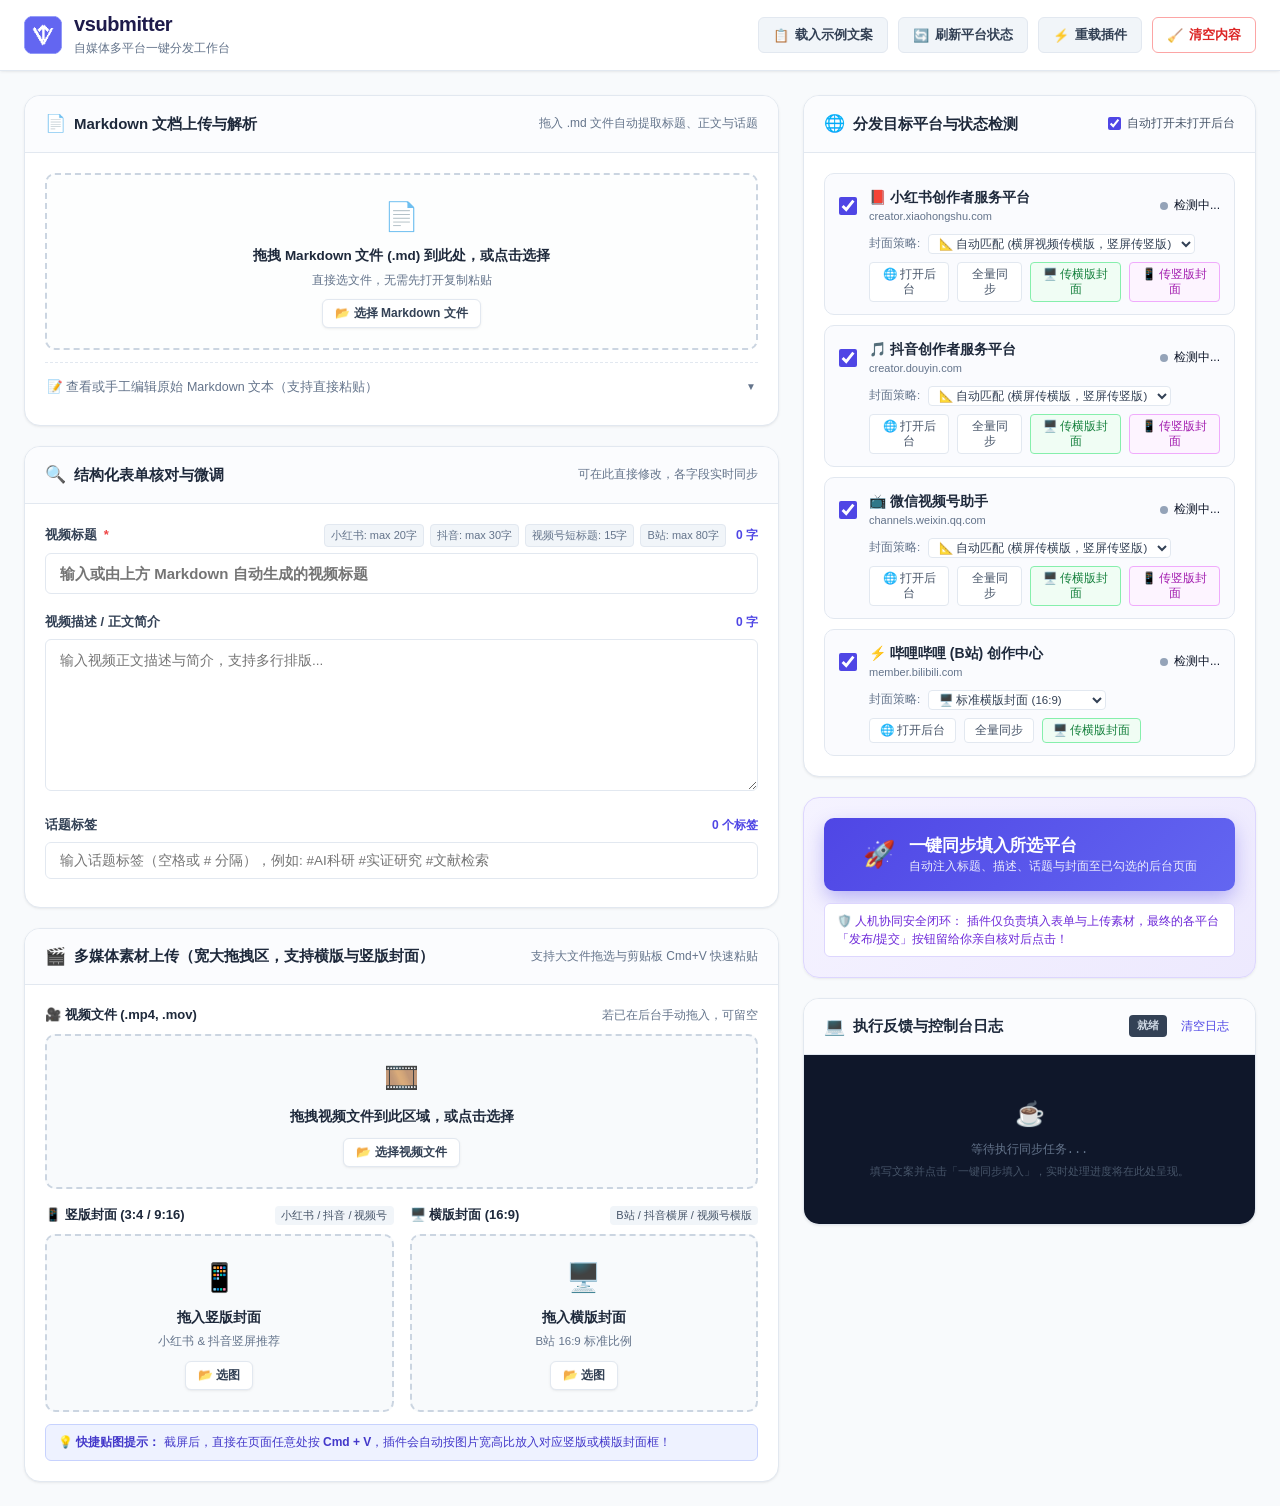
==== dashboard/index.html @ 64b8856c "feat: complete vsubmitter Chrome extension with multi-platform sync - Full-page workbench dashboard " ====
<!DOCTYPE html>
<html lang="zh-CN">
<head>
  <meta charset="UTF-8">
  <meta name="viewport" content="width=device-width, initial-scale=1.0">
  <title>vsubmitter - 多平台内容提交工作台</title>
  <link rel="stylesheet" href="style.css">
</head>
<body>
  <!-- Top Navigation Bar -->
  <header class="topbar">
    <div class="topbar-inner">
      <div class="topbar-brand">
        <img src="../icons/icon-48.png" alt="vsubmitter logo" class="brand-logo">
        <div class="brand-text">
          <h1 class="brand-name">vsubmitter</h1>
          <span class="brand-tag">自媒体多平台一键分发工作台</span>
        </div>
      </div>
      <div class="topbar-actions">
        <button id="btnLoadDemo" class="btn btn-secondary">
          <span>📋</span> 载入示例文案
        </button>
        <button id="btnRefreshStatus" class="btn btn-secondary">
          <span>🔄</span> 刷新平台状态
        </button>
        <button id="btnReloadExt" class="btn btn-secondary" title="重载插件 Background 与适配器代码">
          <span>⚡</span> 重载插件
        </button>
        <button id="btnClearAll" class="btn btn-outline-danger">
          <span>🧹</span> 清空内容
        </button>
      </div>
    </div>
  </header>

  <!-- Main Container -->
  <main class="workbench">
    <div class="workbench-grid">
      <!-- Left Column: Content & Media Input -->
      <div class="column-left">
        <!-- Markdown File Upload & Smart Parser Card -->
        <div class="card card-editor">
          <div class="card-header">
            <div class="card-title">
              <span class="title-icon">📄</span>
              <span>Markdown 文档上传与解析</span>
            </div>
            <span class="hint-text">拖入 .md 文件自动提取标题、正文与话题</span>
          </div>
          <div class="card-body">
            <!-- Markdown Dropzone -->
            <div class="big-dropzone dropzone-md" id="mdDropzone">
              <input type="file" id="mdFileInput" accept=".md,.markdown,.txt,text/markdown,text/plain" class="file-hidden">
              <div class="dropzone-idle" id="mdDropIdle">
                <div class="dropzone-art">📄</div>
                <div class="dropzone-primary-text">拖拽 Markdown 文件 (.md) 到此处，或点击选择</div>
                <div class="dropzone-secondary-text">直接选文件，无需先打开复制粘贴</div>
                <button type="button" class="btn btn-sm btn-drop-pick">📂 选择 Markdown 文件</button>
              </div>
              <div class="dropzone-loaded hidden" id="mdLoaded">
                <div class="file-card-preview">
                  <span class="file-big-icon">📝</span>
                  <div class="file-card-details">
                    <div class="file-card-name" id="mdFileName">content.md</div>
                    <div class="file-card-size" id="mdFileSize">0 KB</div>
                    <span class="badge badge-success">Markdown 已解析载入</span>
                  </div>
                </div>
                <div class="file-card-actions">
                  <button type="button" class="btn btn-sm btn-secondary" id="btnChangeMd">更换文件</button>
                  <button type="button" class="btn btn-sm btn-outline-danger" id="btnRemoveMd">移除</button>
                </div>
              </div>
            </div>

            <!-- Optional Collapsible / Textarea for manual pasting or editing -->
            <details class="md-raw-details" id="mdRawDetails">
              <summary class="md-raw-summary">
                <span>📝 查看或手工编辑原始 Markdown 文本（支持直接粘贴）</span>
                <span class="summary-arrow">▼</span>
              </summary>
              <textarea id="rawMarkdown" class="textarea-markdown" placeholder="在此直接粘贴包含 标题、# 描述、# 话题标签 的 Markdown 文本...&#10;&#10;例如：&#10;标题&#10;AI 从两篇PDF开始完成一篇实证研究&#10;&#10;# 描述&#10;两篇读过、觉得有意思的论文，怎样变成自己研究的起点？...&#10;&#10;# 话题标签&#10;#AI科研 #实证研究 #文献检索"></textarea>
            </details>
          </div>
        </div>

        <!-- Structured Fields Card -->
        <div class="card card-fields">
          <div class="card-header">
            <div class="card-title">
              <span class="title-icon">🔍</span>
              <span>结构化表单核对与微调</span>
            </div>
            <span class="hint-text">可在此直接修改，各字段实时同步</span>
          </div>
          <div class="card-body">
            <!-- Title -->
            <div class="form-row">
              <div class="form-label-bar">
                <label for="fieldTitle" class="form-label">
                  <span>视频标题</span>
                  <span class="required">*</span>
                </label>
                <div class="limits-group">
                  <span class="limit-badge" id="badgeXhs">小红书: max 20字</span>
                  <span class="limit-badge" id="badgeDy">抖音: max 30字</span>
                  <span class="limit-badge" id="badgeWx">视频号短标题: 15字</span>
                  <span class="limit-badge" id="badgeBili">B站: max 80字</span>
                  <span class="char-counter" id="titleCharCount">0 字</span>
                </div>
              </div>
              <input type="text" id="fieldTitle" class="input-text-lg" placeholder="输入或由上方 Markdown 自动生成的视频标题">
            </div>

            <!-- Description -->
            <div class="form-row">
              <div class="form-label-bar">
                <label for="fieldDescription" class="form-label">
                  <span>视频描述 / 正文简介</span>
                </label>
                <span class="char-counter" id="descCharCount">0 字</span>
              </div>
              <textarea id="fieldDescription" class="textarea-desc-lg" rows="6" placeholder="输入视频正文描述与简介，支持多行排版..."></textarea>
            </div>

            <!-- Tags -->
            <div class="form-row">
              <div class="form-label-bar">
                <label for="fieldTags" class="form-label">
                  <span>话题标签</span>
                </label>
                <span class="char-counter" id="tagsCount">0 个标签</span>
              </div>
              <input type="text" id="fieldTags" class="input-text" placeholder="输入话题标签（空格或 # 分隔），例如: #AI科研 #实证研究 #文献检索">
              <div id="tagsPillsContainer" class="tags-container"></div>
            </div>
          </div>
        </div>

        <!-- Media Upload Card (Video, Vertical Cover, Horizontal Cover) -->
        <div class="card card-media">
          <div class="card-header">
            <div class="card-title">
              <span class="title-icon">🎬</span>
              <span>多媒体素材上传（宽大拖拽区，支持横版与竖版封面）</span>
            </div>
            <span class="hint-text">支持大文件拖选与剪贴板 Cmd+V 快速粘贴</span>
          </div>
          <div class="card-body">
            <!-- Video Dropzone (Full width) -->
            <div class="media-section-block">
              <div class="media-block-header">
                <span class="media-block-title">🎥 视频文件 (.mp4, .mov)</span>
                <span class="media-block-hint">若已在后台手动拖入，可留空</span>
              </div>
              <div class="big-dropzone dropzone-video" id="videoDropzone">
                <input type="file" id="videoFileInput" accept="video/*,.mp4,.mov,.mkv" class="file-hidden">
                <div class="dropzone-idle" id="videoDropIdle">
                  <div class="dropzone-art">🎞️</div>
                  <div class="dropzone-primary-text">拖拽视频文件到此区域，或点击选择</div>
                  <button type="button" class="btn btn-sm btn-drop-pick">📂 选择视频文件</button>
                </div>
                <div class="dropzone-loaded hidden" id="videoLoaded">
                  <div class="file-card-preview">
                    <span class="file-big-icon">🎬</span>
                    <div class="file-card-details">
                      <div class="file-card-name" id="videoFileName">video.mp4</div>
                      <div class="file-card-size" id="videoFileSize">0 MB</div>
                      <span class="badge badge-success">视频文件已选定</span>
                    </div>
                  </div>
                  <div class="file-card-actions">
                    <button type="button" class="btn btn-sm btn-secondary" id="btnChangeVideo">更换</button>
                    <button type="button" class="btn btn-sm btn-outline-danger" id="btnRemoveVideo">移除</button>
                  </div>
                </div>
              </div>
            </div>

            <!-- Covers Grid: Vertical (3:4) & Horizontal (16:9) -->
            <div class="covers-dual-grid">
              <!-- Vertical Cover (3:4 / 9:16) -->
              <div class="cover-slot">
                <div class="media-block-header">
                  <span class="media-block-title">📱 竖版封面 (3:4 / 9:16)</span>
                  <span class="media-block-badge">小红书 / 抖音 / 视频号</span>
                </div>
                <div class="big-dropzone dropzone-cover" id="coverVerticalDropzone">
                  <input type="file" id="coverVerticalFileInput" accept="image/*,.png,.jpg,.jpeg,.webp" class="file-hidden">
                  <div class="dropzone-idle" id="coverVerticalDropIdle">
                    <div class="dropzone-art">📱</div>
                    <div class="dropzone-primary-text">拖入竖版封面</div>
                    <div class="dropzone-secondary-text">小红书 & 抖音竖屏推荐</div>
                    <button type="button" class="btn btn-sm btn-drop-pick">📂 选图</button>
                  </div>
                  <div class="dropzone-loaded hidden" id="coverVerticalLoaded">
                    <div class="cover-card-preview vertical-preview">
                      <img id="coverVerticalPreviewImg" src="" alt="竖版封面" class="cover-thumb-vertical">
                      <div class="file-card-details">
                        <div class="file-card-name" id="coverVerticalFileName">vertical.png</div>
                        <div class="file-card-size" id="coverVerticalFileSize">0 KB</div>
                        <span class="badge badge-success">竖版封面就绪</span>
                      </div>
                    </div>
                    <div class="file-card-actions">
                      <button type="button" class="btn btn-sm btn-secondary" id="btnChangeCoverVertical">更换</button>
                      <button type="button" class="btn btn-sm btn-outline-danger" id="btnRemoveCoverVertical">移除</button>
                    </div>
                  </div>
                </div>
              </div>

              <!-- Horizontal Cover (16:9) -->
              <div class="cover-slot">
                <div class="media-block-header">
                  <span class="media-block-title">🖥️ 横版封面 (16:9)</span>
                  <span class="media-block-badge">B站 / 抖音横屏 / 视频号横版</span>
                </div>
                <div class="big-dropzone dropzone-cover" id="coverHorizontalDropzone">
                  <input type="file" id="coverHorizontalFileInput" accept="image/*,.png,.jpg,.jpeg,.webp" class="file-hidden">
                  <div class="dropzone-idle" id="coverHorizontalDropIdle">
                    <div class="dropzone-art">🖥️</div>
                    <div class="dropzone-primary-text">拖入横版封面</div>
                    <div class="dropzone-secondary-text">B站 16:9 标准比例</div>
                    <button type="button" class="btn btn-sm btn-drop-pick">📂 选图</button>
                  </div>
                  <div class="dropzone-loaded hidden" id="coverHorizontalLoaded">
                    <div class="cover-card-preview horizontal-preview">
                      <img id="coverHorizontalPreviewImg" src="" alt="横版封面" class="cover-thumb-horizontal">
                      <div class="file-card-details">
                        <div class="file-card-name" id="coverHorizontalFileName">horizontal.png</div>
                        <div class="file-card-size" id="coverHorizontalFileSize">0 KB</div>
                        <span class="badge badge-success">横版封面就绪</span>
                      </div>
                    </div>
                    <div class="file-card-actions">
                      <button type="button" class="btn btn-sm btn-secondary" id="btnChangeCoverHorizontal">更换</button>
                      <button type="button" class="btn btn-sm btn-outline-danger" id="btnRemoveCoverHorizontal">移除</button>
                    </div>
                  </div>
                </div>
              </div>
            </div>

            <div class="dropzone-paste-tip">
              💡 <b>快捷贴图提示：</b> 截屏后，直接在页面任意处按 <b>Cmd + V</b>，插件会自动按图片宽高比放入对应竖版或横版封面框！
            </div>
          </div>
        </div>
      </div>

      <!-- Right Column: Platforms, Actions & Live Console -->
      <div class="column-right">
        <!-- Platforms Target Card -->
        <div class="card card-platforms">
          <div class="card-header">
            <div class="card-title">
              <span class="title-icon">🌐</span>
              <span>分发目标平台与状态检测</span>
            </div>
            <label class="switch-container" title="若后台页面未打开，点击同步时自动打开对应后台标签页">
              <input type="checkbox" id="chkAutoOpenTab" checked>
              <span class="switch-label">自动打开未打开后台</span>
            </label>
          </div>
          <div class="card-body">
            <div class="platform-cards-list">
              <!-- 小红书 -->
              <div class="platform-card" data-platform="xiaohongshu">
                <div class="platform-card-main">
                  <label class="platform-check-row">
                    <input type="checkbox" id="chk_xiaohongshu" class="chk-platform-lg" checked>
                    <div class="platform-meta">
                      <span class="platform-title">📕 小红书创作者服务平台</span>
                      <span class="platform-url">creator.xiaohongshu.com</span>
                    </div>
                  </label>
                  <div class="platform-status-badge" id="status_xiaohongshu">
                    <span class="status-indicator"></span>
                    <span class="status-label">检测中...</span>
                  </div>
                </div>
                <div class="platform-cover-choice">
                  <span class="cover-choice-label">封面策略:</span>
                  <select class="select-cover-choice" id="coverType_xiaohongshu">
                    <option value="auto">📐 自动匹配 (横屏视频传横版，竖屏传竖版)</option>
                    <option value="horizontal">🖥️ 优先使用横版封面 (16:9/4:3)</option>
                    <option value="vertical">📱 优先使用竖版封面 (3:4)</option>
                  </select>
                </div>
                <div class="platform-card-footer">
                  <button class="btn-xs btn-open-tab" data-plat="xiaohongshu">🌐 打开后台</button>
                  <button class="btn-xs btn-single-sync" data-plat="xiaohongshu">全量同步</button>
                  <button class="btn-xs btn-cover-horizontal" data-plat="xiaohongshu" title="直接寻找小红书封面入口并注入【横版封面】">🖥️ 传横版封面</button>
                  <button class="btn-xs btn-cover-vertical" data-plat="xiaohongshu" title="直接寻找小红书封面入口并注入【竖版封面】">📱 传竖版封面</button>
                </div>
              </div>

              <!-- 抖音 -->
              <div class="platform-card" data-platform="douyin">
                <div class="platform-card-main">
                  <label class="platform-check-row">
                    <input type="checkbox" id="chk_douyin" class="chk-platform-lg" checked>
                    <div class="platform-meta">
                      <span class="platform-title">🎵 抖音创作者服务平台</span>
                      <span class="platform-url">creator.douyin.com</span>
                    </div>
                  </label>
                  <div class="platform-status-badge" id="status_douyin">
                    <span class="status-indicator"></span>
                    <span class="status-label">检测中...</span>
                  </div>
                </div>
                <div class="platform-cover-choice">
                  <span class="cover-choice-label">封面策略:</span>
                  <select class="select-cover-choice" id="coverType_douyin">
                    <option value="auto">📐 自动匹配 (横屏传横版，竖屏传竖版)</option>
                    <option value="horizontal">🖥️ 优先使用横版封面 (4:3)</option>
                    <option value="vertical">📱 优先使用竖版封面 (3:4)</option>
                  </select>
                </div>
                <div class="platform-card-footer">
                  <button class="btn-xs btn-open-tab" data-plat="douyin">🌐 打开后台</button>
                  <button class="btn-xs btn-single-sync" data-plat="douyin">全量同步</button>
                  <button class="btn-xs btn-cover-horizontal" data-plat="douyin" title="直接寻找抖音横封面入口并注入【横版封面】">🖥️ 传横版封面</button>
                  <button class="btn-xs btn-cover-vertical" data-plat="douyin" title="直接寻找抖音竖封面入口并注入【竖版封面】">📱 传竖版封面</button>
                </div>
              </div>

              <!-- 微信视频号 -->
              <div class="platform-card" data-platform="wechat_channels">
                <div class="platform-card-main">
                  <label class="platform-check-row">
                    <input type="checkbox" id="chk_wechat_channels" class="chk-platform-lg" checked>
                    <div class="platform-meta">
                      <span class="platform-title">📺 微信视频号助手</span>
                      <span class="platform-url">channels.weixin.qq.com</span>
                    </div>
                  </label>
                  <div class="platform-status-badge" id="status_wechat_channels">
                    <span class="status-indicator"></span>
                    <span class="status-label">检测中...</span>
                  </div>
                </div>
                <div class="platform-cover-choice">
                  <span class="cover-choice-label">封面策略:</span>
                  <select class="select-cover-choice" id="coverType_wechat_channels">
                    <option value="auto">📐 自动匹配 (横屏传横版，竖屏传竖版)</option>
                    <option value="horizontal">🖥️ 优先分享卡片/横版 (4:3)</option>
                    <option value="vertical">📱 优先主页卡片/竖版 (3:4)</option>
                  </select>
                </div>
                <div class="platform-card-footer">
                  <button class="btn-xs btn-open-tab" data-plat="wechat_channels">🌐 打开后台</button>
                  <button class="btn-xs btn-single-sync" data-plat="wechat_channels">全量同步</button>
                  <button class="btn-xs btn-cover-horizontal" data-plat="wechat_channels" title="直接寻找视频号分享卡片入口并注入【横版封面】">🖥️ 传横版封面</button>
                  <button class="btn-xs btn-cover-vertical" data-plat="wechat_channels" title="直接寻找视频号主页卡片入口并注入【竖版封面】">📱 传竖版封面</button>
                </div>
              </div>

              <!-- 哔哩哔哩 -->
              <div class="platform-card" data-platform="bilibili">
                <div class="platform-card-main">
                  <label class="platform-check-row">
                    <input type="checkbox" id="chk_bilibili" class="chk-platform-lg" checked>
                    <div class="platform-meta">
                      <span class="platform-title">⚡ 哔哩哔哩 (B站) 创作中心</span>
                      <span class="platform-url">member.bilibili.com</span>
                    </div>
                  </label>
                  <div class="platform-status-badge" id="status_bilibili">
                    <span class="status-indicator"></span>
                    <span class="status-label">检测中...</span>
                  </div>
                </div>
                <div class="platform-cover-choice">
                  <span class="cover-choice-label">封面策略:</span>
                  <select class="select-cover-choice" id="coverType_bilibili">
                    <option value="horizontal">🖥️ 标准横版封面 (16:9)</option>
                    <option value="vertical">📱 竖版封面 (3:4 居中适配)</option>
                  </select>
                </div>
                <div class="platform-card-footer">
                  <button class="btn-xs btn-open-tab" data-plat="bilibili">🌐 打开后台</button>
                  <button class="btn-xs btn-single-sync" data-plat="bilibili">全量同步</button>
                  <button class="btn-xs btn-cover-horizontal" data-plat="bilibili" title="直接寻找B站封面添加入口并注入【横版封面】">🖥️ 传横版封面</button>
                </div>
              </div>
            </div>
          </div>
        </div>

        <!-- Big Execution Action Card -->
        <div class="card card-action">
          <div class="card-body">
            <button id="btnSubmitAll" class="btn-hero-primary">
              <span class="hero-btn-icon">🚀</span>
              <div class="hero-btn-content">
                <span class="hero-btn-title">一键同步填入所选平台</span>
                <span class="hero-btn-subtitle">自动注入标题、描述、话题与封面至已勾选的后台页面</span>
              </div>
            </button>
            <div class="action-security-note">
              <span>🛡️ 人机协同安全闭环：</span> 插件仅负责填入表单与上传素材，最终的各平台「发布/提交」按钮留给你亲自核对后点击！
            </div>
          </div>
        </div>

        <!-- Live Real-Time Console Card -->
        <div class="card card-console">
          <div class="card-header">
            <div class="card-title">
              <span class="title-icon">💻</span>
              <span>执行反馈与控制台日志</span>
            </div>
            <div class="console-header-right">
              <span id="logSummaryBadge" class="badge badge-idle">就绪</span>
              <button id="btnClearLogs" class="btn-text">清空日志</button>
            </div>
          </div>
          <div class="card-body console-body">
            <div id="logList" class="console-log-list">
              <div class="log-placeholder">
                <div class="placeholder-icon">☕</div>
                <div>等待执行同步任务...</div>
                <div class="placeholder-sub">填写文案并点击「一键同步填入」，实时处理进度将在此处呈现。</div>
              </div>
            </div>
          </div>
        </div>
      </div>
    </div>
  </main>

  <script src="app.js"></script>
</body>
</html>
---- dashboard/style.css ----
/* vsubmitter Dashboard - Modern, Spacious Workbench Styling */
:root {
  --primary: #4f46e5;
  --primary-hover: #4338ca;
  --primary-light: #eef2ff;
  --primary-border: #c7d2fe;
  --success: #10b981;
  --success-light: #ecfdf5;
  --warning: #f59e0b;
  --warning-light: #fffbeb;
  --danger: #ef4444;
  --danger-light: #fef2f2;
  --bg-body: #f8fafc;
  --bg-card: #ffffff;
  --text-main: #0f172a;
  --text-muted: #64748b;
  --border: #e2e8f0;
  --border-focus: #818cf8;
  --radius-sm: 6px;
  --radius-md: 10px;
  --radius-lg: 16px;
  --shadow-sm: 0 1px 3px 0 rgb(0 0 0 / 0.06), 0 1px 2px -1px rgb(0 0 0 / 0.06);
  --shadow-md: 0 4px 6px -1px rgb(0 0 0 / 0.08), 0 2px 4px -2px rgb(0 0 0 / 0.06);
  --shadow-lg: 0 10px 15px -3px rgb(0 0 0 / 0.08), 0 4px 6px -4px rgb(0 0 0 / 0.06);
}

* {
  box-sizing: border-box;
  margin: 0;
  padding: 0;
}

body {
  font-family: -apple-system, BlinkMacSystemFont, "Segoe UI", Roboto, "PingFang SC", "Hiragino Sans GB", "Microsoft YaHei", sans-serif;
  background-color: var(--bg-body);
  color: var(--text-main);
  font-size: 14px;
  line-height: 1.6;
  min-height: 100vh;
  display: flex;
  flex-direction: column;
}

/* Topbar */
.topbar {
  background: #ffffff;
  border-bottom: 1px solid var(--border);
  position: sticky;
  top: 0;
  z-index: 100;
  box-shadow: var(--shadow-sm);
}

.topbar-inner {
  max-width: 1440px;
  margin: 0 auto;
  padding: 12px 24px;
  display: flex;
  align-items: center;
  justify-content: space-between;
}

.topbar-brand {
  display: flex;
  align-items: center;
  gap: 12px;
}

.brand-logo {
  width: 38px;
  height: 38px;
  border-radius: var(--radius-sm);
}

.brand-name {
  font-size: 20px;
  font-weight: 800;
  letter-spacing: -0.02em;
  color: #1e1b4b;
  line-height: 1.2;
}

.brand-tag {
  font-size: 12px;
  color: var(--text-muted);
  font-weight: 500;
}

.topbar-actions {
  display: flex;
  align-items: center;
  gap: 10px;
}

/* Buttons */
.btn {
  display: inline-flex;
  align-items: center;
  gap: 6px;
  padding: 8px 14px;
  font-size: 13px;
  font-weight: 600;
  border-radius: var(--radius-sm);
  cursor: pointer;
  border: 1px solid transparent;
  transition: all 0.15s ease;
  user-select: none;
}

.btn-secondary {
  background: #f1f5f9;
  border-color: var(--border);
  color: #334155;
}

.btn-secondary:hover {
  background: #e2e8f0;
  color: #1e293b;
}

.btn-outline-danger {
  background: #ffffff;
  border-color: #fca5a5;
  color: #dc2626;
}

.btn-outline-danger:hover {
  background: #fee2e2;
  border-color: #ef4444;
}

.btn-sm {
  padding: 5px 12px;
  font-size: 12px;
}

.btn-text {
  background: none;
  border: none;
  color: var(--primary);
  font-size: 12px;
  cursor: pointer;
  padding: 3px 6px;
  border-radius: 4px;
}

.btn-text:hover {
  background: var(--primary-light);
}

/* Workbench Grid */
.workbench {
  max-width: 1440px;
  margin: 0 auto;
  padding: 24px;
  width: 100%;
  flex: 1;
}

.workbench-grid {
  display: grid;
  grid-template-columns: 1.25fr 0.75fr;
  gap: 24px;
  align-items: start;
}

@media (max-width: 1100px) {
  .workbench-grid {
    grid-template-columns: 1fr;
  }
}

.column-left, .column-right {
  display: flex;
  flex-direction: column;
  gap: 20px;
}

/* Card */
.card {
  background: var(--bg-card);
  border: 1px solid var(--border);
  border-radius: var(--radius-lg);
  box-shadow: var(--shadow-sm);
  overflow: hidden;
}

.card-header {
  padding: 14px 20px;
  background: #fbfcfe;
  border-bottom: 1px solid var(--border);
  display: flex;
  align-items: center;
  justify-content: space-between;
}

.card-title {
  display: flex;
  align-items: center;
  gap: 8px;
  font-size: 15px;
  font-weight: 700;
  color: #1e293b;
}

.title-icon {
  font-size: 17px;
}

.hint-text {
  font-size: 12px;
  color: var(--text-muted);
}

.card-body {
  padding: 20px;
}

/* Textareas & Inputs */
.textarea-markdown {
  width: 100%;
  height: 150px;
  padding: 14px;
  font-family: inherit;
  font-size: 13.5px;
  line-height: 1.6;
  border: 1px solid var(--border);
  border-radius: var(--radius-md);
  background: #fafbfe;
  color: #1e293b;
  resize: vertical;
  outline: none;
  transition: all 0.2s;
}

.textarea-markdown:focus {
  border-color: var(--border-focus);
  background: #ffffff;
  box-shadow: 0 0 0 3px rgb(99 102 241 / 0.15);
}

.form-row {
  margin-bottom: 18px;
}

.form-row:last-child {
  margin-bottom: 0;
}

.form-label-bar {
  display: flex;
  justify-content: space-between;
  align-items: center;
  margin-bottom: 6px;
}

.form-label {
  font-size: 13px;
  font-weight: 700;
  color: #334155;
}

.form-label .required {
  color: var(--danger);
  margin-left: 3px;
}

.limits-group {
  display: flex;
  align-items: center;
  gap: 6px;
}

.limit-badge {
  font-size: 11px;
  padding: 2px 6px;
  background: #f1f5f9;
  border: 1px solid var(--border);
  border-radius: 4px;
  color: #64748b;
  font-weight: 500;
}

.limit-badge.warn {
  background: var(--warning-light);
  border-color: #fde68a;
  color: #b45309;
}

.char-counter {
  font-size: 12px;
  font-weight: 600;
  color: var(--primary);
  margin-left: 4px;
}

.input-text, .input-text-lg, .textarea-desc-lg {
  width: 100%;
  padding: 10px 14px;
  font-family: inherit;
  font-size: 13.5px;
  border: 1px solid var(--border);
  border-radius: var(--radius-sm);
  background: #ffffff;
  color: #1e293b;
  outline: none;
  transition: all 0.2s;
}

.input-text-lg {
  font-size: 15px;
  font-weight: 600;
  padding: 11px 14px;
}

.textarea-desc-lg {
  resize: vertical;
  line-height: 1.6;
}

.input-text:focus, .input-text-lg:focus, .textarea-desc-lg:focus {
  border-color: var(--border-focus);
  box-shadow: 0 0 0 3px rgb(99 102 241 / 0.15);
}

/* Tags Container */
.tags-container {
  display: flex;
  flex-wrap: wrap;
  gap: 8px;
  margin-top: 8px;
}

.tag-item {
  display: inline-flex;
  align-items: center;
  gap: 6px;
  background: var(--primary-light);
  color: var(--primary);
  font-size: 12px;
  font-weight: 600;
  padding: 4px 10px;
  border-radius: 16px;
  border: 1px solid var(--primary-border);
}

.tag-close {
  cursor: pointer;
  font-size: 14px;
  line-height: 1;
  color: #818cf8;
}

.tag-close:hover {
  color: var(--danger);
}

/* Media Upload Sections */
.media-section-block {
  margin-bottom: 16px;
}

.media-block-header {
  display: flex;
  justify-content: space-between;
  align-items: center;
  margin-bottom: 8px;
}

.media-block-title {
  font-size: 13px;
  font-weight: 700;
  color: #1e293b;
}

.media-block-hint {
  font-size: 11.5px;
  color: var(--text-muted);
}

.media-block-badge {
  font-size: 11px;
  background: #f1f5f9;
  padding: 1px 6px;
  border-radius: 4px;
  color: #475569;
}

/* Covers Dual Grid */
.covers-dual-grid {
  display: grid;
  grid-template-columns: 1fr 1fr;
  gap: 16px;
  margin-bottom: 12px;
}

@media (max-width: 680px) {
  .covers-dual-grid {
    grid-template-columns: 1fr;
  }
}

.cover-slot {
  display: flex;
  flex-direction: column;
}

/* Big Dropzones */
.big-dropzone {
  position: relative;
  border: 2px dashed #cbd5e1;
  border-radius: var(--radius-md);
  background: #f8fafc;
  padding: 20px 16px;
  text-align: center;
  cursor: pointer;
  transition: all 0.2s ease;
  min-height: 140px;
  display: flex;
  align-items: center;
  justify-content: center;
}

.big-dropzone:hover, .big-dropzone.dragover {
  border-color: var(--primary);
  background: var(--primary-light);
  transform: translateY(-1px);
}

.dropzone-video {
  min-height: 120px;
}

.dropzone-md {
  min-height: 110px;
  background: #fdfefe;
  border-color: #cbd5e1;
}

.dropzone-md:hover, .dropzone-md.dragover {
  border-color: var(--primary);
  background: var(--primary-light);
}

.md-raw-details {
  border-top: 1px dashed var(--border);
  padding-top: 10px;
  margin-top: 12px;
}

.md-raw-summary {
  display: flex;
  align-items: center;
  justify-content: space-between;
  font-size: 12.5px;
  font-weight: 500;
  color: #64748b;
  cursor: pointer;
  user-select: none;
  padding: 4px 2px 8px 2px;
}

.md-raw-summary:hover {
  color: var(--primary);
}

.md-raw-summary .summary-arrow {
  font-size: 10px;
  transition: transform 0.2s ease;
}

.md-raw-details[open] .summary-arrow {
  transform: rotate(180deg);
}

.dropzone-cover {
  min-height: 150px;
}

.file-hidden {
  display: none;
}

.dropzone-idle {
  display: flex;
  flex-direction: column;
  align-items: center;
  gap: 4px;
}

.dropzone-art {
  font-size: 28px;
  margin-bottom: 2px;
}

.dropzone-primary-text {
  font-size: 13.5px;
  font-weight: 700;
  color: #1e293b;
}

.dropzone-secondary-text {
  font-size: 11.5px;
  color: var(--text-muted);
}

.btn-drop-pick {
  margin-top: 6px;
  background: #ffffff;
  border: 1px solid var(--border);
  color: #334155;
  box-shadow: var(--shadow-sm);
}

.btn-drop-pick:hover {
  background: #f1f5f9;
  border-color: #cbd5e1;
}

.dropzone-loaded {
  width: 100%;
  display: flex;
  flex-direction: column;
  align-items: center;
  gap: 10px;
}

.file-card-preview, .cover-card-preview {
  display: flex;
  align-items: center;
  gap: 12px;
  width: 100%;
  background: #ffffff;
  border: 1px solid var(--border);
  border-radius: var(--radius-sm);
  padding: 10px 12px;
  box-shadow: var(--shadow-sm);
}

.file-big-icon {
  font-size: 28px;
}

.cover-thumb-vertical {
  width: 48px;
  height: 64px;
  object-fit: cover;
  border-radius: var(--radius-sm);
  border: 1px solid var(--border);
}

.cover-thumb-horizontal {
  width: 72px;
  height: 44px;
  object-fit: cover;
  border-radius: var(--radius-sm);
  border: 1px solid var(--border);
}

.file-card-details {
  flex: 1;
  text-align: left;
  overflow: hidden;
}

.file-card-name {
  font-size: 13px;
  font-weight: 700;
  color: #0f172a;
  white-space: nowrap;
  overflow: hidden;
  text-overflow: ellipsis;
}

.file-card-size {
  font-size: 11.5px;
  color: var(--text-muted);
  margin-bottom: 2px;
}

.file-card-actions {
  display: flex;
  gap: 8px;
}

.dropzone-paste-tip {
  font-size: 12px;
  color: #4338ca;
  background: #eef2ff;
  border: 1px solid #c7d2fe;
  padding: 8px 12px;
  border-radius: var(--radius-sm);
}

/* Platform Cards */
.platform-cards-list {
  display: flex;
  flex-direction: column;
  gap: 10px;
}

.platform-card {
  border: 1px solid var(--border);
  border-radius: var(--radius-md);
  background: #fafbfe;
  padding: 12px 14px;
  display: flex;
  flex-direction: column;
  gap: 8px;
  transition: all 0.15s ease;
}

.platform-card:hover {
  border-color: #cbd5e1;
  background: #ffffff;
}

.platform-card-main {
  display: flex;
  align-items: center;
  justify-content: space-between;
}

.platform-check-row {
  display: flex;
  align-items: center;
  gap: 12px;
  cursor: pointer;
  flex: 1;
}

.chk-platform-lg {
  width: 18px;
  height: 18px;
  accent-color: var(--primary);
  cursor: pointer;
}

.platform-meta {
  display: flex;
  flex-direction: column;
}

.platform-title {
  font-size: 14px;
  font-weight: 700;
  color: #1e293b;
}

.platform-url {
  font-size: 11px;
  color: var(--text-muted);
}

.platform-status-badge {
  display: flex;
  align-items: center;
  gap: 6px;
  font-size: 12px;
  font-weight: 500;
}

.status-indicator {
  width: 8px;
  height: 8px;
  border-radius: 50%;
  background-color: #94a3b8;
}

.status-indicator.online {
  background-color: var(--success);
  box-shadow: 0 0 0 3px rgb(16 185 129 / 0.25);
}

.status-indicator.offline {
  background-color: #cbd5e1;
}

.platform-card-footer {
  display: flex;
  gap: 8px;
  padding-left: 30px;
}

.btn-xs {
  font-size: 11.5px;
  padding: 4px 10px;
  border-radius: 4px;
  border: 1px solid var(--border);
  background: #ffffff;
  color: #475569;
  cursor: pointer;
  transition: all 0.15s;
}

.btn-xs:hover {
  border-color: var(--primary);
  color: var(--primary);
}

.btn-xs.btn-cover-only,
.btn-xs.btn-cover-vertical {
  background: #fdf4ff;
  border-color: #f0abfc;
  color: #a21caf;
}

.btn-xs.btn-cover-only:hover,
.btn-xs.btn-cover-vertical:hover {
  background: #fae8ff;
  border-color: #d946ef;
  color: #86198f;
}

.btn-xs.btn-cover-horizontal {
  background: #f0fdf4;
  border-color: #86efac;
  color: #15803d;
}

.btn-xs.btn-cover-horizontal:hover {
  background: #dcfce7;
  border-color: #22c55e;
  color: #166534;
}

.platform-cover-choice {
  display: flex;
  align-items: center;
  gap: 8px;
  padding-left: 30px;
  font-size: 11.5px;
  color: #64748b;
}

.select-cover-choice {
  font-size: 11.5px;
  padding: 2px 6px;
  border-radius: 4px;
  border: 1px solid var(--border);
  background: #ffffff;
  color: #334155;
  outline: none;
}

/* Switch & Options */
.switch-container {
  display: flex;
  align-items: center;
  gap: 6px;
  cursor: pointer;
  font-size: 12px;
  color: #475569;
}

.switch-container input {
  accent-color: var(--primary);
}

/* Hero Action Card */
.card-action {
  background: linear-gradient(135deg, #f5f3ff 0%, #ede9fe 100%);
  border-color: #ddd6fe;
}

.btn-hero-primary {
  width: 100%;
  background: linear-gradient(135deg, #4f46e5 0%, #6366f1 100%);
  color: #ffffff;
  border: none;
  border-radius: var(--radius-md);
  padding: 16px 24px;
  cursor: pointer;
  box-shadow: 0 8px 20px -2px rgb(79 70 229 / 0.4);
  display: flex;
  align-items: center;
  justify-content: center;
  gap: 14px;
  transition: all 0.2s ease;
}

.btn-hero-primary:hover {
  background: linear-gradient(135deg, #4338ca 0%, #4f46e5 100%);
  transform: translateY(-2px);
  box-shadow: 0 12px 25px -2px rgb(79 70 229 / 0.5);
}

.btn-hero-primary:active {
  transform: translateY(0);
}

.btn-hero-primary:disabled {
  background: #94a3b8;
  cursor: not-allowed;
  transform: none;
  box-shadow: none;
}

.hero-btn-icon {
  font-size: 26px;
}

.hero-btn-content {
  text-align: left;
}

.hero-btn-title {
  display: block;
  font-size: 17px;
  font-weight: 800;
  letter-spacing: -0.01em;
}

.hero-btn-subtitle {
  display: block;
  font-size: 12px;
  font-weight: 400;
  opacity: 0.9;
  margin-top: 1px;
}

.action-security-note {
  margin-top: 12px;
  font-size: 12px;
  color: #6d28d9;
  line-height: 1.5;
  background: #ffffff;
  padding: 8px 12px;
  border-radius: var(--radius-sm);
  border: 1px solid #ddd6fe;
}

/* Console Logs */
.card-console {
  display: flex;
  flex-direction: column;
}

.console-header-right {
  display: flex;
  align-items: center;
  gap: 8px;
}

.console-body {
  padding: 12px;
  background: #0f172a;
}

.console-log-list {
  max-height: 240px;
  min-height: 140px;
  overflow-y: auto;
  display: flex;
  flex-direction: column;
  gap: 6px;
  font-family: "SFMono-Regular", Consolas, "Liberation Mono", Menlo, Courier, monospace;
  font-size: 12px;
  color: #e2e8f0;
}

.log-entry {
  padding: 6px 10px;
  border-radius: 4px;
  line-height: 1.5;
  word-break: break-all;
}

.log-entry.success {
  background: rgb(16 185 129 / 0.15);
  color: #34d399;
  border-left: 3px solid #10b981;
}

.log-entry.warn {
  background: rgb(245 158 11 / 0.15);
  color: #fbbf24;
  border-left: 3px solid #f59e0b;
}

.log-entry.error {
  background: rgb(239 68 68 / 0.15);
  color: #f87171;
  border-left: 3px solid #ef4444;
}

.log-entry.info {
  background: rgb(99 102 241 / 0.15);
  color: #a5b4fc;
  border-left: 3px solid #6366f1;
}

.log-placeholder {
  color: #64748b;
  text-align: center;
  padding: 30px 10px;
  display: flex;
  flex-direction: column;
  align-items: center;
  gap: 4px;
}

.placeholder-icon {
  font-size: 24px;
  margin-bottom: 2px;
}

.placeholder-sub {
  font-size: 11px;
  color: #475569;
}

/* Badges */
.badge {
  display: inline-block;
  padding: 2px 8px;
  font-size: 11px;
  font-weight: 600;
  border-radius: 4px;
}

.badge-success {
  background: var(--success-light);
  color: #065f46;
  border: 1px solid #a7f3d0;
}

.badge-idle {
  background: #334155;
  color: #cbd5e1;
}

.badge-running {
  background: #312e81;
  color: #c7d2fe;
}

.hidden {
  display: none !important;
}
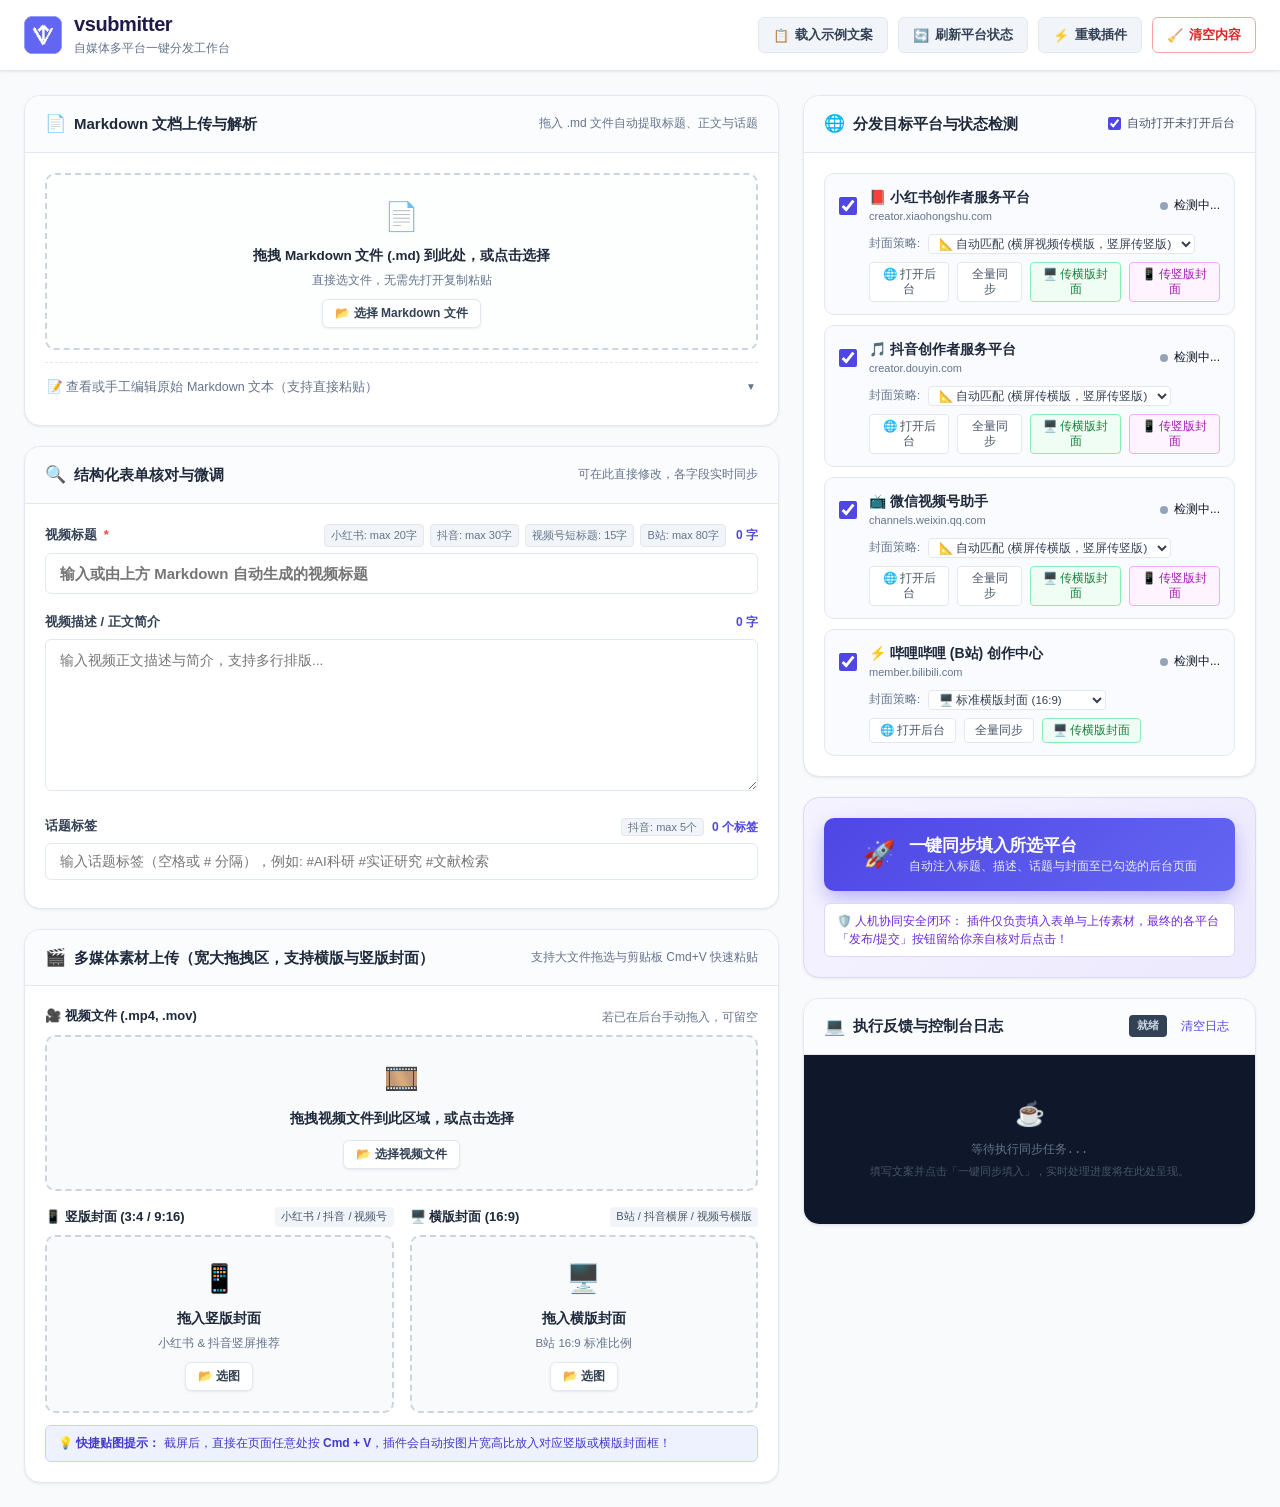
==== commit 3bf8d859: "fix(douyin): enforce max 5 tags limit & clean EditorKit container to prevent repeated lines" ====
--- a/dashboard/index.html
+++ b/dashboard/index.html
@@ -130,7 +130,10 @@
                 <label for="fieldTags" class="form-label">
                   <span>话题标签</span>
                 </label>
-                <span class="char-counter" id="tagsCount">0 个标签</span>
+                <div class="label-badges">
+                  <span class="limit-badge" id="badgeDyTags" title="抖音最多支持 5 个话题标签">抖音: max 5个</span>
+                  <span class="char-counter" id="tagsCount">0 个标签</span>
+                </div>
               </div>
               <input type="text" id="fieldTags" class="input-text" placeholder="输入话题标签（空格或 # 分隔），例如: #AI科研 #实证研究 #文献检索">
               <div id="tagsPillsContainer" class="tags-container"></div>
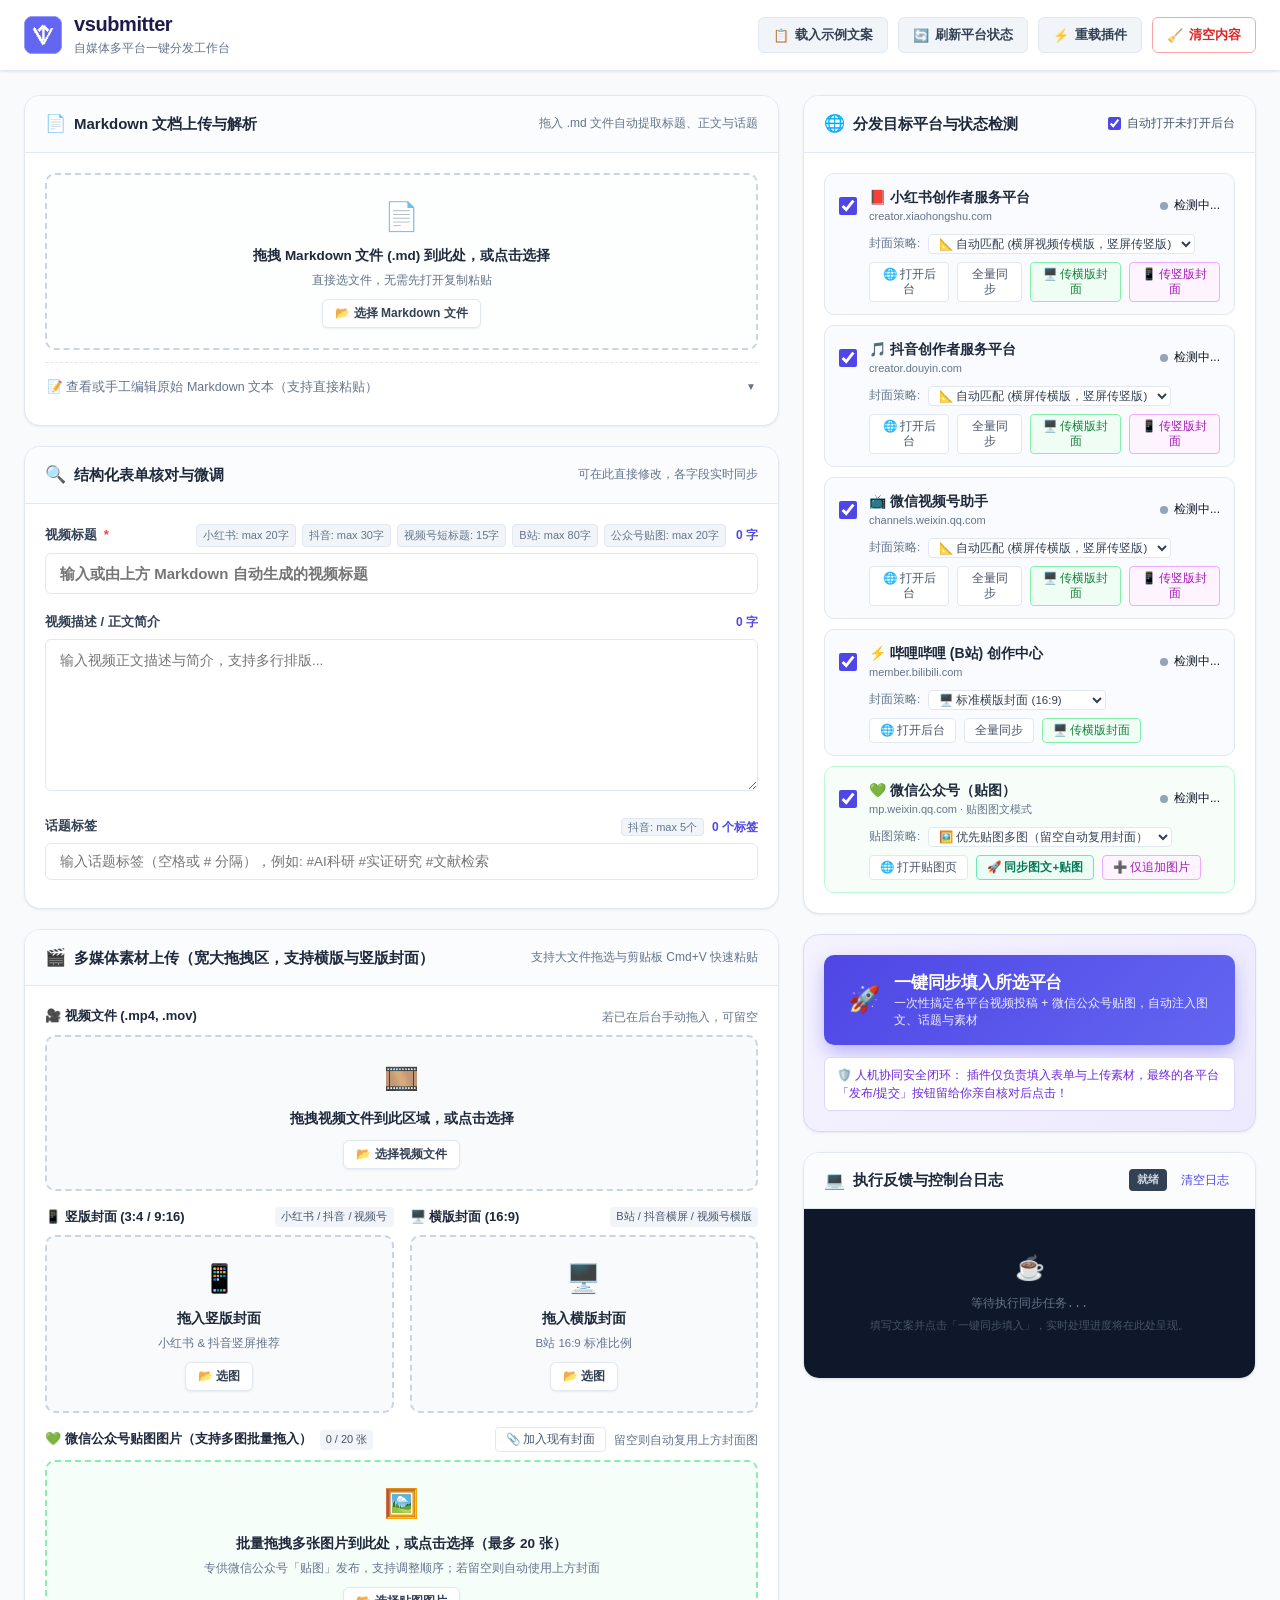
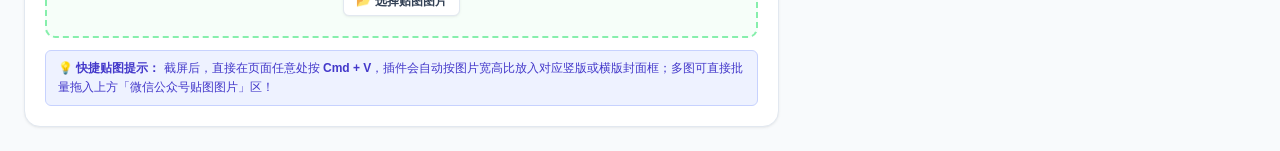
==== commit 6c648a57: "feat(wechat_mp): support WeChat Official Account image post (贴图) multi-image & text sync" ====
--- a/dashboard/index.html
+++ b/dashboard/index.html
@@ -107,6 +107,7 @@
                   <span class="limit-badge" id="badgeDy">抖音: max 30字</span>
                   <span class="limit-badge" id="badgeWx">视频号短标题: 15字</span>
                   <span class="limit-badge" id="badgeBili">B站: max 80字</span>
+                  <span class="limit-badge" id="badgeMp">公众号贴图: max 20字</span>
                   <span class="char-counter" id="titleCharCount">0 字</span>
                 </div>
               </div>
@@ -246,8 +247,38 @@
               </div>
             </div>
 
+            <!-- WeChat Official Account (贴图) Multi-Image Dropzone -->
+            <div class="media-section-block mp-images-block">
+              <div class="media-block-header">
+                <div class="mp-header-left">
+                  <span class="media-block-title">💚 微信公众号贴图图片（支持多图批量拖入）</span>
+                  <span class="media-block-badge" id="mpImagesCountBadge">0 / 20 张</span>
+                </div>
+                <div class="mp-header-actions">
+                  <button type="button" class="btn-xs" id="btnCopyCoversToMp" title="将上方已选的竖版/横版封面一键加入贴图列表">📎 加入现有封面</button>
+                  <span class="media-block-hint">留空则自动复用上方封面图</span>
+                </div>
+              </div>
+              <div class="big-dropzone dropzone-mp-images" id="mpImagesDropzone">
+                <input type="file" id="mpImagesFileInput" accept="image/*,.png,.jpg,.jpeg,.webp,.gif,.bmp" multiple class="file-hidden">
+                <div class="dropzone-idle" id="mpImagesDropIdle">
+                  <div class="dropzone-art">🖼️</div>
+                  <div class="dropzone-primary-text">批量拖拽多张图片到此处，或点击选择（最多 20 张）</div>
+                  <div class="dropzone-secondary-text">专供微信公众号「贴图」发布，支持调整顺序；若留空则自动使用上方封面</div>
+                  <button type="button" class="btn btn-sm btn-drop-pick">📂 选择贴图图片</button>
+                </div>
+                <div class="dropzone-loaded hidden" id="mpImagesLoaded">
+                  <div id="mpImagesGrid" class="mp-images-grid"></div>
+                  <div class="file-card-actions">
+                    <button type="button" class="btn btn-sm btn-secondary" id="btnAddMoreMpImages">➕ 继续加图</button>
+                    <button type="button" class="btn btn-sm btn-outline-danger" id="btnClearMpImages">清空贴图</button>
+                  </div>
+                </div>
+              </div>
+            </div>
+
             <div class="dropzone-paste-tip">
-              💡 <b>快捷贴图提示：</b> 截屏后，直接在页面任意处按 <b>Cmd + V</b>，插件会自动按图片宽高比放入对应竖版或横版封面框！
+              💡 <b>快捷贴图提示：</b> 截屏后，直接在页面任意处按 <b>Cmd + V</b>，插件会自动按图片宽高比放入对应竖版或横版封面框；多图可直接批量拖入上方「微信公众号贴图图片」区！
             </div>
           </div>
         </div>
@@ -390,6 +421,37 @@
                   <button class="btn-xs btn-cover-horizontal" data-plat="bilibili" title="直接寻找B站封面添加入口并注入【横版封面】">🖥️ 传横版封面</button>
                 </div>
               </div>
+
+              <!-- 微信公众号（贴图） -->
+              <div class="platform-card platform-card-mp" data-platform="wechat_mp">
+                <div class="platform-card-main">
+                  <label class="platform-check-row">
+                    <input type="checkbox" id="chk_wechat_mp" class="chk-platform-lg" checked>
+                    <div class="platform-meta">
+                      <span class="platform-title">💚 微信公众号（贴图）</span>
+                      <span class="platform-url">mp.weixin.qq.com · 贴图图文模式</span>
+                    </div>
+                  </label>
+                  <div class="platform-status-badge" id="status_wechat_mp">
+                    <span class="status-indicator"></span>
+                    <span class="status-label">检测中...</span>
+                  </div>
+                </div>
+                <div class="platform-cover-choice">
+                  <span class="cover-choice-label">贴图策略:</span>
+                  <select class="select-cover-choice" id="coverType_wechat_mp">
+                    <option value="auto">🖼️ 优先贴图多图（留空自动复用封面）</option>
+                    <option value="vertical">📱 仅使用竖版封面 (3:4)</option>
+                    <option value="horizontal">🖥️ 仅使用横版封面 (16:9)</option>
+                    <option value="both_covers">🖼️ 同时上传竖版 + 横版封面</option>
+                  </select>
+                </div>
+                <div class="platform-card-footer">
+                  <button class="btn-xs btn-open-tab" data-plat="wechat_mp">🌐 打开贴图页</button>
+                  <button class="btn-xs btn-single-sync btn-mp-primary" data-plat="wechat_mp" title="同步标题、正文描述、#话题以及贴图图片到微信公众号">🚀 同步图文+贴图</button>
+                  <button class="btn-xs btn-cover-only" data-plat="wechat_mp" title="仅追加上传图片，不修改标题和正文">➕ 仅追加图片</button>
+                </div>
+              </div>
             </div>
           </div>
         </div>
@@ -401,7 +463,7 @@
               <span class="hero-btn-icon">🚀</span>
               <div class="hero-btn-content">
                 <span class="hero-btn-title">一键同步填入所选平台</span>
-                <span class="hero-btn-subtitle">自动注入标题、描述、话题与封面至已勾选的后台页面</span>
+                <span class="hero-btn-subtitle">一次性搞定各平台视频投稿 + 微信公众号贴图，自动注入图文、话题与素材</span>
               </div>
             </button>
             <div class="action-security-note">
--- a/dashboard/style.css
+++ b/dashboard/style.css
@@ -938,3 +938,138 @@
 .hidden {
   display: none !important;
 }
+
+/* WeChat MP Multi-Image Gallery Dropzone */
+.mp-images-block {
+  margin-top: 14px;
+  margin-bottom: 12px;
+}
+
+.mp-header-left,
+.mp-header-actions {
+  display: flex;
+  align-items: center;
+  gap: 8px;
+  flex-wrap: wrap;
+}
+
+.dropzone-mp-images {
+  min-height: 128px;
+  border-color: #86efac;
+  background: #f6fef9;
+}
+
+.dropzone-mp-images:hover,
+.dropzone-mp-images.dragover {
+  border-color: #16a34a;
+  background: #ecfdf5;
+}
+
+.mp-images-grid {
+  display: grid;
+  grid-template-columns: repeat(auto-fill, minmax(96px, 1fr));
+  gap: 10px;
+  width: 100%;
+}
+
+.mp-image-thumb-card {
+  position: relative;
+  background: #ffffff;
+  border: 1px solid var(--border);
+  border-radius: var(--radius-sm);
+  padding: 6px;
+  display: flex;
+  flex-direction: column;
+  gap: 4px;
+  box-shadow: var(--shadow-sm);
+}
+
+.mp-image-thumb-wrap {
+  position: relative;
+  width: 100%;
+  aspect-ratio: 3 / 4;
+  border-radius: 4px;
+  overflow: hidden;
+  background: #f1f5f9;
+}
+
+.mp-image-thumb-wrap img {
+  width: 100%;
+  height: 100%;
+  object-fit: cover;
+  display: block;
+}
+
+.mp-image-index {
+  position: absolute;
+  top: 4px;
+  left: 4px;
+  background: rgb(15 23 42 / 0.72);
+  color: #ffffff;
+  font-size: 10px;
+  font-weight: 700;
+  padding: 1px 5px;
+  border-radius: 4px;
+  line-height: 1.4;
+}
+
+.mp-image-name {
+  font-size: 10.5px;
+  color: #475569;
+  white-space: nowrap;
+  overflow: hidden;
+  text-overflow: ellipsis;
+  text-align: center;
+}
+
+.mp-image-actions {
+  display: flex;
+  justify-content: center;
+  gap: 4px;
+}
+
+.mp-img-btn {
+  border: 1px solid var(--border);
+  background: #f8fafc;
+  color: #475569;
+  font-size: 11px;
+  line-height: 1;
+  padding: 3px 6px;
+  border-radius: 4px;
+  cursor: pointer;
+}
+
+.mp-img-btn:hover {
+  border-color: var(--primary);
+  color: var(--primary);
+  background: #eef2ff;
+}
+
+.mp-img-btn.danger:hover {
+  border-color: #ef4444;
+  color: #dc2626;
+  background: #fee2e2;
+}
+
+.platform-card-mp {
+  border-color: #bbf7d0;
+  background: #f7fef9;
+}
+
+.platform-card-mp:hover {
+  border-color: #4ade80;
+  background: #ffffff;
+}
+
+.btn-xs.btn-mp-primary {
+  background: #ecfdf5;
+  border-color: #6ee7b7;
+  color: #047857;
+  font-weight: 600;
+}
+
+.btn-xs.btn-mp-primary:hover {
+  background: #d1fae5;
+  border-color: #10b981;
+  color: #065f46;
+}
